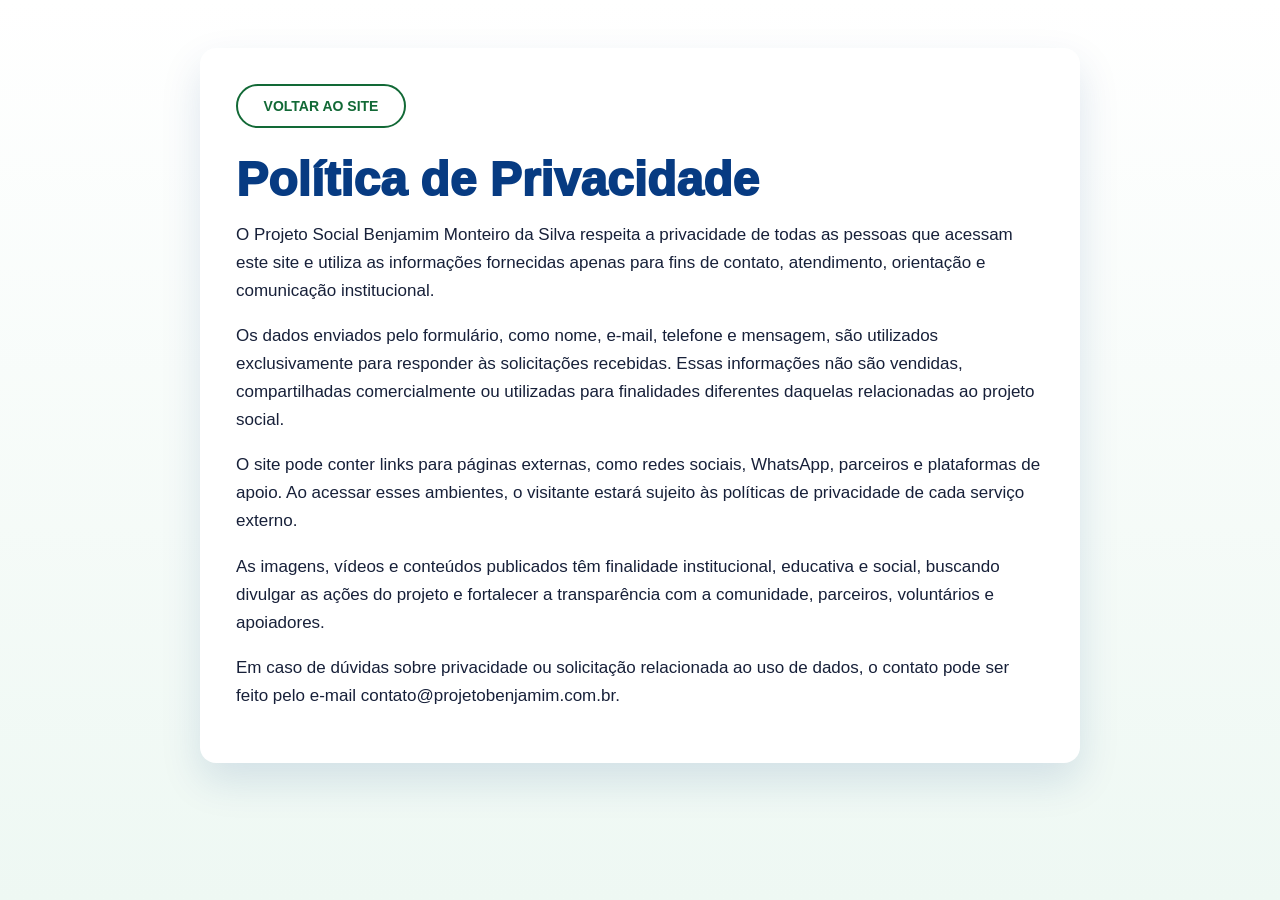
==== politica-de-privacidade.html @ 77b0b483 "v2 do site do Projeto Benjamim" ====
<!doctype html>
<html lang="pt-BR">
<head>
  <meta charset="utf-8">
  <meta name="viewport" content="width=device-width, initial-scale=1">
  <title>Política de Privacidade - Projeto Social Benjamim</title>
  <link rel="stylesheet" href="css/styles.css">
</head>
<body>
  <main class="legal-page">
    <div class="wrap legal-content">
      <a class="btn" href="index.html">VOLTAR AO SITE</a>
      <h1>Política de Privacidade</h1>
      <p>O Projeto Social Benjamim Monteiro da Silva respeita a privacidade de todas as pessoas que acessam este site e utiliza as informações fornecidas apenas para fins de contato, atendimento, orientação e comunicação institucional.</p>
      <p>Os dados enviados pelo formulário, como nome, e-mail, telefone e mensagem, são utilizados exclusivamente para responder às solicitações recebidas. Essas informações não são vendidas, compartilhadas comercialmente ou utilizadas para finalidades diferentes daquelas relacionadas ao projeto social.</p>
      <p>O site pode conter links para páginas externas, como redes sociais, WhatsApp, parceiros e plataformas de apoio. Ao acessar esses ambientes, o visitante estará sujeito às políticas de privacidade de cada serviço externo.</p>
      <p>As imagens, vídeos e conteúdos publicados têm finalidade institucional, educativa e social, buscando divulgar as ações do projeto e fortalecer a transparência com a comunidade, parceiros, voluntários e apoiadores.</p>
      <p>Em caso de dúvidas sobre privacidade ou solicitação relacionada ao uso de dados, o contato pode ser feito pelo e-mail contato@projetobenjamim.com.br.</p>
    </div>
  </main>
</body>
</html>
---- css/styles.css ----
﻿:root {
      --blue: #073b82;
      --blue-2: #0a2f70;
      --green: #2f8f2e;
      --green-2: #126936;
      --orange: #ffac1b;
      --red: #f05f4f;
      --cream: #fff6df;
      --ink: #07142d;
      --muted: #42506a;
      --line: #d9e0e8;
      --soft: #eef8f3;
      --white: #ffffff;
      --shadow: 0 18px 40px rgba(7, 59, 130, .13);
      --radius: 8px;
    }

    * { box-sizing: border-box; }
    html { scroll-behavior: smooth; }
    body {
      margin: 0;
      font-family: "Nunito Sans", "Segoe UI", Arial, sans-serif;
      color: var(--ink);
      background: var(--white);
      letter-spacing: 0;
    }

    a { color: inherit; text-decoration: none; }
    button, input, textarea { font: inherit; }
    button { cursor: pointer; }

    :focus-visible {
      outline: 3px solid var(--orange);
      outline-offset: 3px;
    }

    .sr-only {
      position: absolute;
      width: 1px;
      height: 1px;
      padding: 0;
      margin: -1px;
      overflow: hidden;
      clip: rect(0, 0, 0, 0);
      white-space: nowrap;
      border: 0;
    }

    .page {
      min-height: 100vh;
      overflow: hidden;
    }

    .wrap {
      width: min(1120px, calc(100% - 48px));
      margin: 0 auto;
    }

    .site-header {
      position: sticky;
      top: 0;
      z-index: 20;
      background: rgba(255, 255, 255, .96);
      border-bottom: 1px solid rgba(7, 59, 130, .08);
      backdrop-filter: blur(12px);
    }

    .nav {
      height: 104px;
      display: flex;
      align-items: center;
      justify-content: space-between;
      gap: 28px;
    }

    .brand {
      display: flex;
      align-items: center;
      gap: 10px;
      min-width: 254px;
    }

    .brand-logo {
      width: 240px;
      max-height: 88px;
      object-fit: contain;
      display: block;
    }

    .brand-logo + .fallback-logo,
    .brand-logo + .fallback-logo + .brand-copy {
      display: none;
    }

    .brand-badge {
      width: 82px;
      height: 82px;
      position: relative;
      flex: 0 0 auto;
    }

    .sun {
      position: absolute;
      inset: 2px 10px 24px;
      border-radius: 50%;
      background: radial-gradient(circle at 50% 65%, #ffd35b 0 22%, #ffa51b 23% 56%, transparent 57%);
    }

    .sun::before {
      content: "";
      position: absolute;
      inset: -10px;
      background:
        linear-gradient(90deg, transparent 48%, #ffa51b 49% 51%, transparent 52%),
        linear-gradient(0deg, transparent 48%, #ffa51b 49% 51%, transparent 52%);
      transform: rotate(18deg);
      opacity: .85;
    }

    .kids {
      position: absolute;
      left: 9px;
      top: 27px;
      width: 62px;
      height: 28px;
      display: flex;
      justify-content: center;
      align-items: end;
      gap: 2px;
    }

    .kid {
      width: 14px;
      height: 22px;
      border-radius: 10px 10px 4px 4px;
      background: var(--blue);
      position: relative;
      box-shadow: inset 0 -9px 0 #33a852;
    }

    .kid::before {
      content: "";
      position: absolute;
      width: 12px;
      height: 12px;
      border-radius: 50%;
      background: #7b471d;
      top: -8px;
      left: 1px;
      box-shadow: inset 0 -3px 0 #f0a85d;
    }

    .kid:nth-child(2) { height: 25px; background: #e64a3b; box-shadow: inset 0 -10px 0 #ffe17a; }
    .kid:nth-child(3) { height: 23px; background: #24a0d8; box-shadow: inset 0 -9px 0 #fff; }
    .kid:nth-child(4) { height: 21px; background: #4d9a36; box-shadow: inset 0 -8px 0 #ffb21d; }

    .badge-ribbon {
      position: absolute;
      left: 3px;
      right: 3px;
      bottom: 5px;
      height: 25px;
      border-radius: 50%;
      background: var(--green);
      border: 4px solid #fff;
      box-shadow: 0 0 0 2px #ffa51b;
    }

    .brand-copy strong {
      display: block;
      color: var(--blue);
      font-size: 14px;
      line-height: 1;
    }

    .brand-copy .name {
      display: block;
      color: var(--blue);
      font-size: 30px;
      font-weight: 900;
      line-height: .92;
    }

    .brand-copy em {
      display: block;
      color: #db3b2d;
      font-family: "Brush Script MT", "Segoe Script", cursive;
      font-size: 18px;
      font-weight: 700;
      font-style: normal;
      line-height: 1.1;
    }

    .brand-copy small {
      display: inline-block;
      margin-top: 3px;
      padding: 2px 8px;
      color: #fff;
      background: var(--green);
      border-radius: 999px;
      font-size: 7px;
      font-weight: 800;
      letter-spacing: .2px;
    }

    .nav-links {
      display: flex;
      align-items: center;
      gap: 36px;
      color: #060b1f;
      font-size: 14px;
      font-weight: 800;
    }

    .nav-links a {
      position: relative;
      padding: 40px 0 34px;
    }

    .nav-links a::after {
      content: "";
      position: absolute;
      left: 0;
      right: 0;
      bottom: 24px;
      height: 3px;
      border-radius: 99px;
      background: var(--blue);
      transform: scaleX(0);
      transition: transform .2s ease;
    }

    .nav-links a.active::after,
    .nav-links a:hover::after {
      transform: scaleX(1);
    }

    .menu-toggle {
      display: none;
      width: 46px;
      height: 42px;
      border: 2px solid var(--blue);
      border-radius: 999px;
      background: #fff;
      color: var(--blue);
      padding: 0;
      position: relative;
    }

    .hamburger,
    .hamburger::before,
    .hamburger::after {
      width: 20px;
      height: 3px;
      border-radius: 99px;
      background: currentColor;
      transition: transform .2s ease, opacity .2s ease;
    }

    .hamburger {
      position: relative;
      display: block;
    }

    .hamburger::before,
    .hamburger::after {
      content: "";
      position: absolute;
      left: 0;
    }

    .hamburger::before { top: -7px; }
    .hamburger::after { top: 7px; }

    .menu-toggle[aria-expanded="true"] .hamburger {
      transform: rotate(45deg);
    }

    .menu-toggle[aria-expanded="true"] .hamburger::before {
      transform: translateY(7px) rotate(90deg);
    }

    .menu-toggle[aria-expanded="true"] .hamburger::after {
      opacity: 0;
    }

    .donate {
      min-width: 160px;
      min-height: 44px;
      border: 0;
      border-radius: 12px;
      background: var(--orange);
      color: var(--ink);
      font-size: 14px;
      font-weight: 900;
      display: inline-flex;
      align-items: center;
      justify-content: center;
      gap: 8px;
      box-shadow: 0 10px 20px rgba(255, 172, 27, .25);
    }

    .heart {
      width: 16px;
      height: 16px;
      display: inline-block;
      background: currentColor;
      transform: rotate(45deg);
      border-radius: 4px 4px 0 4px;
      position: relative;
    }

    .heart::before,
    .heart::after {
      content: "";
      position: absolute;
      width: 16px;
      height: 16px;
      border-radius: 50%;
      background: currentColor;
    }

    .heart::before { left: -8px; top: 0; }
    .heart::after { left: 0; top: -8px; }

    .hero {
      position: relative;
      isolation: isolate;
      min-height: 390px;
      background: linear-gradient(103deg, #fff8e9 0 38%, #fff 38% 100%);
    }

    .hero::before {
      content: "";
      position: absolute;
      inset: 0;
      z-index: -2;
      background:
        radial-gradient(circle at 56% 47%, rgba(255,255,255,.94) 0 14%, rgba(255,255,255,.74) 15% 26%, transparent 48%),
        linear-gradient(105deg, rgba(255,255,255,.96) 0 43%, transparent 43%),
        linear-gradient(180deg, #f5ead3, #fcf5e5);
    }

    .hero-grid {
      display: grid;
      grid-template-columns: 43% 57%;
      min-height: 390px;
      align-items: center;
    }

    .hero-copy {
      padding: 36px 0 70px;
      position: relative;
      z-index: 2;
    }

    h1 {
      margin: 0 0 18px;
      color: var(--blue);
      font-size: clamp(38px, 5vw, 54px);
      line-height: .98;
      font-weight: 950;
    }

    h1 span {
      display: block;
      color: var(--green);
      font-family: "Brush Script MT", "Segoe Script", cursive;
      font-size: clamp(54px, 7vw, 74px);
      font-weight: 700;
      line-height: .86;
    }

    .accent {
      width: 45px;
      height: 5px;
      border-radius: 99px;
      background: var(--orange);
      margin: 0 0 18px;
    }

    .hero p {
      margin: 0 0 24px;
      max-width: 450px;
      font-size: 19px;
      line-height: 1.42;
      color: #0e1631;
    }

    .button-row {
      display: flex;
      gap: 18px;
      flex-wrap: wrap;
    }

    .btn {
      min-width: 170px;
      min-height: 44px;
      border-radius: 999px;
      border: 2px solid var(--green-2);
      background: #fff;
      color: var(--green-2);
      font-size: 14px;
      font-weight: 900;
      display: inline-flex;
      align-items: center;
      justify-content: center;
      padding: 0 22px;
    }

    .btn.primary {
      border-color: var(--blue);
      background: var(--blue);
      color: #fff;
    }

    .hero-art {
      align-self: stretch;
      position: relative;
      min-height: 390px;
      overflow: hidden;
    }

    .hero-image {
      position: absolute;
      inset: 0 -20px 0 0;
      width: calc(100% + 20px);
      height: 100%;
      object-fit: cover;
      object-position: center;
      z-index: 1;
    }

    .hero-image ~ .class-photo,
    .hero-image ~ .fallback-children {
      display: none;
    }

    .class-photo {
      position: absolute;
      inset: 0 -20px 0 0;
      background:
        linear-gradient(90deg, rgba(255,255,255,.92) 0 13%, rgba(255,255,255,.5) 23%, transparent 45%),
        radial-gradient(circle at 58% 44%, rgba(255,255,255,.2) 0 10%, transparent 11%),
        linear-gradient(120deg, #efe1c3 0 35%, #d1b586 36% 70%, #efe5cf 100%);
    }

    .class-photo::before {
      content: "";
      position: absolute;
      inset: 0;
      background:
        linear-gradient(90deg, rgba(15,74,37,.86) 0 15%, transparent 15% 73%, rgba(40,96,45,.78) 73% 89%, transparent 89%),
        radial-gradient(circle at 91% 25%, rgba(107,71,33,.55) 0 8%, transparent 8.5%),
        radial-gradient(circle at 96% 48%, rgba(73,43,24,.45) 0 6%, transparent 6.5%);
      opacity: .8;
      filter: blur(.2px);
    }

    .children {
      position: absolute;
      inset: 28px 8px 20px 26px;
      display: flex;
      align-items: end;
      justify-content: space-between;
      gap: 2px;
    }

    .child {
      width: 13.5%;
      min-width: 68px;
      height: 245px;
      position: relative;
      transform: translateY(14px);
      opacity: .82;
      filter: saturate(.95);
    }

    .child.featured {
      width: 26%;
      min-width: 190px;
      height: 322px;
      transform: translateY(16px);
      opacity: 1;
      z-index: 2;
    }

    .face {
      position: absolute;
      left: 50%;
      top: 18px;
      width: 68px;
      height: 78px;
      border-radius: 47% 47% 48% 48%;
      transform: translateX(-50%);
      background: #8f5329;
      box-shadow: inset 0 -9px 0 rgba(255,255,255,.12);
    }

    .featured .face {
      width: 104px;
      height: 120px;
      top: 15px;
      background: #9b5a2d;
    }

    .hair {
      position: absolute;
      left: 50%;
      top: 0;
      width: 86px;
      height: 65px;
      transform: translateX(-50%);
      border-radius: 50%;
      background:
        radial-gradient(circle at 20% 40%, #21120d 0 14%, transparent 15%),
        radial-gradient(circle at 38% 16%, #21120d 0 16%, transparent 17%),
        radial-gradient(circle at 58% 20%, #21120d 0 18%, transparent 19%),
        radial-gradient(circle at 76% 42%, #21120d 0 16%, transparent 17%),
        #2a160f;
    }

    .featured .hair {
      width: 138px;
      height: 110px;
      top: -18px;
      background:
        radial-gradient(circle at 12% 50%, #21120d 0 12%, transparent 13%),
        radial-gradient(circle at 24% 22%, #21120d 0 14%, transparent 15%),
        radial-gradient(circle at 42% 11%, #21120d 0 16%, transparent 17%),
        radial-gradient(circle at 61% 10%, #21120d 0 15%, transparent 16%),
        radial-gradient(circle at 80% 30%, #21120d 0 14%, transparent 15%),
        radial-gradient(circle at 92% 54%, #21120d 0 13%, transparent 14%),
        #2a160f;
    }

    .eyes {
      position: absolute;
      left: 50%;
      top: 48px;
      width: 40px;
      height: 8px;
      transform: translateX(-50%);
      background:
        radial-gradient(circle at 18% 50%, #17100b 0 27%, transparent 28%),
        radial-gradient(circle at 82% 50%, #17100b 0 27%, transparent 28%);
    }

    .featured .eyes {
      top: 72px;
      width: 62px;
      height: 12px;
    }

    .smile {
      position: absolute;
      left: 50%;
      top: 66px;
      width: 34px;
      height: 18px;
      border-bottom: 5px solid #fff;
      border-radius: 0 0 40px 40px;
      transform: translateX(-50%);
    }

    .featured .smile {
      top: 96px;
      width: 54px;
      height: 28px;
      border-bottom-width: 8px;
    }

    .shirt {
      position: absolute;
      left: 50%;
      bottom: 0;
      width: 92px;
      height: 145px;
      transform: translateX(-50%);
      border-radius: 28px 28px 8px 8px;
      background: #fff;
      box-shadow: 0 -8px 0 rgba(255,255,255,.52), inset 0 -20px 0 rgba(7,59,130,.05);
    }

    .child:nth-child(odd):not(.featured) .shirt { background: #103d82; }
    .featured .shirt {
      width: 180px;
      height: 184px;
      border-radius: 44px 44px 10px 10px;
    }

    .thumb {
      position: absolute;
      right: 5px;
      top: 120px;
      width: 42px;
      height: 86px;
      border-radius: 20px;
      background: #9b5a2d;
      transform: rotate(-12deg);
    }

    .thumb::before {
      content: "";
      position: absolute;
      right: -6px;
      top: -32px;
      width: 24px;
      height: 44px;
      border-radius: 20px 20px 8px 8px;
      background: #9b5a2d;
      transform: rotate(26deg);
    }

    .shirt-logo {
      position: absolute;
      left: 50%;
      top: 48px;
      width: 64px;
      height: 44px;
      transform: translateX(-50%);
      border-radius: 50%;
      border: 3px solid #f5aa1b;
      color: var(--blue);
      display: grid;
      place-items: center;
      font-size: 9px;
      font-weight: 950;
      background: #fff8df;
    }

    .leaf-pair {
      position: absolute;
      left: 44%;
      bottom: 55px;
      width: 82px;
      height: 40px;
      z-index: 4;
    }

    .leaf-pair::before,
    .leaf-pair::after {
      content: "";
      position: absolute;
      bottom: 0;
      width: 24px;
      height: 38px;
      border-radius: 24px 24px 24px 0;
      transform-origin: bottom right;
    }

    .leaf-pair::before {
      left: 10px;
      background: var(--green);
      transform: rotate(-38deg);
    }

    .leaf-pair::after {
      left: 42px;
      background: var(--orange);
      transform: rotate(42deg) scale(.9);
    }

    .wave {
      position: absolute;
      left: 0;
      right: 0;
      bottom: -1px;
      height: 86px;
      z-index: 5;
      pointer-events: none;
    }

    section {
      scroll-margin-top: 116px;
    }

    .section-title {
      text-align: center;
      color: var(--blue);
      font-size: 30px;
      line-height: 1.1;
      font-weight: 950;
      margin: 0;
    }

    .title-mark {
      width: 42px;
      height: 3px;
      background: var(--green);
      border-radius: 99px;
      margin: 9px auto 0;
    }

    .about {
      padding: 34px 0 22px;
      background: #fff;
    }

    .about-grid {
      display: grid;
      grid-template-columns: 35% 65%;
      gap: 54px;
      align-items: center;
    }

    .about-copy h2,
    .contact h2 {
      color: var(--blue);
      font-size: 31px;
      line-height: 1.1;
      font-weight: 950;
      margin: 0 0 8px;
    }

    .about-copy .accent,
    .contact .title-mark {
      margin-left: 0;
      width: 42px;
      height: 3px;
    }

    .about-copy p {
      color: #172039;
      line-height: 1.5;
      font-size: 15.5px;
      margin: 16px 0;
    }

    .mini {
      min-height: 36px;
      min-width: 144px;
      border: 2px solid var(--green-2);
      background: #fff;
      color: var(--green-2);
      border-radius: 999px;
      font-size: 13px;
      font-weight: 900;
    }

    .pillars {
      display: grid;
      grid-template-columns: repeat(3, 1fr);
      gap: 46px;
      text-align: center;
    }

    .pillar-icon,
    .action-icon,
    .help-icon {
      margin: 0 auto 16px;
      width: 82px;
      height: 82px;
      border-radius: 50%;
      display: grid;
      place-items: center;
      background: radial-gradient(circle, #f4faf7 0 58%, #edf6f3 59% 100%);
      color: var(--green-2);
    }

    .pillar:nth-child(1) .pillar-icon {
      background: radial-gradient(circle, #f2fbf6 0 58%, #e4f4ec 59% 100%);
      color: var(--green-2);
    }

    .pillar:nth-child(2) .pillar-icon {
      background: radial-gradient(circle, #eef5ff 0 58%, #dfeafe 59% 100%);
      color: var(--blue);
    }

    .pillar:nth-child(3) .pillar-icon {
      background: radial-gradient(circle, #fff7df 0 58%, #ffedbb 59% 100%);
      color: #c06c00;
    }

    .icon {
      width: 44px;
      height: 44px;
      display: block;
    }

    .pillar h3,
    .action-card h3 {
      color: var(--blue);
      font-size: 16px;
      margin: 0 0 12px;
      font-weight: 950;
    }

    .pillar p,
    .action-card p,
    .help-option p {
      margin: 0;
      color: #1b243a;
      font-size: 13px;
      line-height: 1.45;
    }

    .actions {
      padding: 8px 0 0;
    }

    .actions-panel {
      position: relative;
      background: linear-gradient(90deg, #eef8f3, #f5fbf9);
      border-radius: 18px;
      padding: 18px 48px 14px;
      overflow: hidden;
    }

    .actions-panel::before {
      content: "";
      position: absolute;
      top: -20px;
      left: -22px;
      width: 100px;
      height: 100px;
      background:
        radial-gradient(circle at 15px 15px, rgba(108,156,66,.18) 0 5px, transparent 6px),
        radial-gradient(circle at 38px 23px, rgba(108,156,66,.18) 0 5px, transparent 6px),
        radial-gradient(circle at 60px 11px, rgba(108,156,66,.18) 0 5px, transparent 6px),
        radial-gradient(circle at 18px 43px, rgba(108,156,66,.18) 0 5px, transparent 6px),
        radial-gradient(circle at 43px 52px, rgba(108,156,66,.18) 0 5px, transparent 6px),
        radial-gradient(circle at 70px 38px, rgba(108,156,66,.18) 0 5px, transparent 6px);
    }

    .action-grid {
      display: grid;
      grid-template-columns: repeat(4, 1fr);
      gap: 20px;
      margin-top: 34px;
    }

    .action-card {
      position: relative;
      background: #fff;
      border-radius: var(--radius);
      min-height: 154px;
      padding: 48px 26px 22px;
      text-align: center;
      box-shadow: 0 12px 24px rgba(9, 64, 130, .05);
      transition: transform .22s ease, box-shadow .22s ease;
      will-change: transform;
    }

    .action-card .action-icon {
      position: absolute;
      left: 50%;
      top: -28px;
      transform: translateX(-50%);
      width: 66px;
      height: 66px;
      margin: 0;
      color: #fff;
      background: var(--blue);
      transition: transform .22s ease, box-shadow .22s ease;
    }

    .action-card:hover,
    .action-card:focus-within {
      transform: translateY(-7px);
      box-shadow: 0 20px 34px rgba(7, 59, 130, .16);
    }

    .action-card:hover .action-icon,
    .action-card:focus-within .action-icon {
      transform: translateX(-50%) scale(1.07);
      box-shadow: 0 12px 24px rgba(7, 59, 130, .18);
    }

    .action-card:nth-child(2) .action-icon { background: #76a947; }
    .action-card:nth-child(3) .action-icon { background: var(--orange); }
    .action-card:nth-child(4) .action-icon { background: var(--red); }

    .stats {
      margin: 14px auto 0;
      min-height: 104px;
      border-radius: 18px;
      background: var(--blue);
      color: #fff;
      display: grid;
      grid-template-columns: repeat(4, 1fr);
      align-items: center;
      overflow: hidden;
      clear: both;
    }

    .stat {
      display: flex;
      align-items: center;
      justify-content: center;
      gap: 16px;
      min-height: 72px;
      border-right: 1px solid rgba(255,255,255,.34);
    }

    .stat:last-child { border-right: 0; }
    .stat svg { width: 48px; height: 48px; color: var(--orange); flex: 0 0 auto; }
    .stat strong { display: block; font-size: 31px; line-height: .92; font-weight: 950; }
    .stat span { display: block; margin-top: 6px; font-size: 12.5px; font-weight: 800; line-height: 1.2; max-width: 170px; }

    .gallery {
      padding: 18px 0 26px;
    }

    .gallery-row {
      margin-top: 22px;
      display: grid;
      grid-template-columns: repeat(4, 1fr);
      gap: 22px;
    }

    .gallery-controls {
      margin-top: 18px;
      display: flex;
      align-items: center;
      justify-content: center;
      gap: 12px;
    }

    .gallery-control,
    .gallery-toggle {
      border: 2px solid var(--blue);
      background: #fff;
      color: var(--blue);
      font-weight: 950;
      display: inline-grid;
      place-items: center;
      box-shadow: 0 8px 18px rgba(7, 59, 130, .08);
      transition: transform .2s ease, background .2s ease, color .2s ease;
    }

    .gallery-control {
      width: 42px;
      height: 42px;
      border-radius: 50%;
      font-size: 31px;
      line-height: 1;
    }

    .gallery-toggle {
      min-height: 42px;
      min-width: 128px;
      border-radius: 999px;
      padding: 0 18px;
      font-size: 13px;
    }

    .gallery-control:hover,
    .gallery-toggle:hover {
      transform: translateY(-2px);
      background: var(--blue);
      color: #fff;
    }

    .gallery-toggle[aria-pressed="true"] {
      background: var(--blue);
      color: #fff;
    }

    .gallery-toggle:disabled {
      opacity: .72;
      cursor: not-allowed;
      transform: none;
    }

    .photo-card {
      height: 118px;
      border-radius: 8px;
      overflow: hidden;
      position: relative;
      background: #d7c098;
      box-shadow: 0 7px 18px rgba(7, 59, 130, .13);
      cursor: zoom-in;
      border: 0;
      padding: 0;
    }

    .photo-card img,
    .photo-card video {
      width: 100%;
      height: 100%;
      object-fit: cover;
      display: block;
      pointer-events: none;
    }

    .photo-card--video::after {
      content: "";
      position: absolute;
      inset: 0;
      background: rgba(7, 20, 45, .12);
      z-index: 2;
      pointer-events: none;
    }

    .play-badge {
      position: absolute;
      left: 50%;
      top: 50%;
      z-index: 3;
      width: 44px;
      height: 44px;
      border-radius: 50%;
      background: rgba(255, 255, 255, .92);
      color: var(--blue);
      display: grid;
      place-items: center;
      transform: translate(-50%, -50%);
      font-size: 18px;
      box-shadow: 0 10px 24px rgba(0, 0, 0, .18);
    }

    .photo-card::before {
      content: "";
      position: absolute;
      inset: 0;
      background: linear-gradient(180deg, rgba(255,255,255,.1), rgba(0,0,0,.08));
      z-index: 2;
    }

    .photo-scene {
      position: absolute;
      inset: 0;
      background: var(--photo-bg, linear-gradient(120deg, #d7b67d, #f4dbab));
    }

    .desk {
      position: absolute;
      left: -8%;
      right: -8%;
      bottom: -16px;
      height: 48px;
      background: #c88945;
      transform: rotate(-4deg);
    }

    .gallery-kids {
      position: absolute;
      inset: 18px 10px 16px;
      display: flex;
      align-items: end;
      justify-content: center;
      gap: 7px;
    }

    .small-person {
      width: 27px;
      height: 58px;
      position: relative;
    }

    .small-person::before {
      content: "";
      position: absolute;
      left: 7px;
      top: 0;
      width: 15px;
      height: 15px;
      border-radius: 50%;
      background: #7c4a28;
      box-shadow: inset 0 -4px 0 #e7a15d;
    }

    .small-person::after {
      content: "";
      position: absolute;
      left: 4px;
      bottom: 0;
      width: 21px;
      height: 40px;
      border-radius: 10px 10px 3px 3px;
      background: var(--shirt, #0b3d83);
    }

    .book {
      position: absolute;
      width: 31px;
      height: 23px;
      border-radius: 3px;
      background: var(--book, #f5d24a);
      box-shadow: inset 0 0 0 2px rgba(255,255,255,.45);
    }

    .book.one { left: 14%; bottom: 18px; transform: rotate(8deg); }
    .book.two { left: 38%; bottom: 23px; transform: rotate(-7deg); --book: #eb5d51; }
    .book.three { right: 17%; bottom: 19px; transform: rotate(6deg); --book: #56a2d7; }

    .dots {
      display: flex;
      align-items: center;
      justify-content: center;
      gap: 14px;
      margin-top: 18px;
    }

    .dot {
      width: 11px;
      height: 11px;
      border: 0;
      border-radius: 50%;
      padding: 0;
      background: #c8c8c8;
    }

    .dot.active { background: var(--green); }

    .gallery-status .dot {
      cursor: pointer;
    }

    .help {
      padding: 0 0 8px;
    }

    .help-band {
      min-height: 162px;
      border-radius: 16px;
      background: var(--cream);
      display: grid;
      grid-template-columns: 1.25fr repeat(3, 1fr) 1.45fr;
      align-items: center;
      gap: 0;
      padding: 20px 28px;
    }

    .help-title {
      display: flex;
      align-items: center;
      gap: 20px;
      color: var(--blue);
      font-size: 26px;
      line-height: 1.08;
      font-weight: 950;
    }

    .hands {
      width: 80px;
      height: 80px;
      color: var(--green);
      flex: 0 0 auto;
    }

    .help-option {
      min-height: 118px;
      border: 0;
      border-left: 1px dashed #b7b7a7;
      background: transparent;
      color: var(--ink);
      text-align: center;
      padding: 0 18px;
      display: grid;
      align-content: start;
      justify-items: center;
      gap: 8px;
    }

    .help-option strong {
      color: #0d1940;
      font-size: 13.5px;
      font-weight: 950;
      margin: 3px 0 11px;
    }

    .help-option.active .help-icon {
      transform: translateY(-4px);
      box-shadow: 0 10px 20px rgba(7, 59, 130, .14);
    }

    .help-icon {
      width: 58px;
      height: 58px;
      margin-bottom: 8px;
      background: var(--orange);
      color: #fff;
      transition: .2s ease;
    }

    .help-option:nth-of-type(2) .help-icon { background: #78aa4c; }
    .help-option:nth-of-type(3) .help-icon { background: var(--red); }

    .help-action {
      min-width: 118px;
      min-height: 31px;
      font-size: 11px;
    }

    .help-cta {
      border-left: 1px dashed #0d4d63;
      text-align: center;
      padding-left: 26px;
    }

    .help-cta p {
      margin: 0 0 18px;
      color: #0e1b36;
      font-size: 16px;
      line-height: 1.4;
    }

    .help-cta .donate {
      min-width: 148px;
      min-height: 38px;
      border-radius: 999px;
      font-size: 12px;
    }

    .contact {
      padding: 6px 0 0;
      position: relative;
    }

    .contact h2 {
      text-align: center;
      margin-bottom: 6px;
    }

    .contact .title-mark { margin: 0 auto 22px; }

    .contact-grid {
      display: grid;
      grid-template-columns: 260px 1fr 160px;
      gap: 38px;
      align-items: start;
    }

    .contact-list {
      display: grid;
      gap: 16px;
    }

    .contact-item {
      display: grid;
      grid-template-columns: 36px 1fr;
      gap: 12px;
      align-items: start;
      color: var(--blue);
      font-size: 13px;
    }

    .contact-item svg {
      width: 28px;
      height: 28px;
    }

    .contact-item strong {
      display: block;
      font-size: 14px;
      font-weight: 950;
    }

    .socials {
      display: flex;
      gap: 20px;
      margin: 12px 0 0 36px;
    }

    .social {
      width: 27px;
      height: 27px;
      border-radius: 50%;
      background: var(--blue);
      color: #fff;
      display: grid;
      place-items: center;
      font-size: 16px;
      font-weight: 950;
    }

    .social svg {
      width: 17px;
      height: 17px;
      display: block;
    }

    .social-facebook { font-family: Arial, sans-serif; }
    .social-instagram { font-size: 15px; }
    .social-youtube { font-size: 13px; }
    .social-tiktok { font-size: 16px; }
    .social-whatsapp { font-size: 15px; }

    .contact-form {
      display: grid;
      gap: 8px;
      position: relative;
    }

    .form-row {
      display: grid;
      grid-template-columns: 1fr 1fr;
      gap: 12px;
    }

    input,
    textarea {
      width: 100%;
      border: 1px solid #b7bdc8;
      background: #fff;
      border-radius: 11px;
      min-height: 34px;
      padding: 0 14px;
      color: #17213c;
      font-size: 13px;
      outline: none;
    }

    textarea {
      resize: vertical;
      min-height: 50px;
      padding-top: 11px;
    }

    input:focus,
    textarea:focus {
      border-color: var(--green);
      box-shadow: 0 0 0 3px rgba(47, 143, 46, .12);
    }

    .send {
      width: min(320px, 100%);
      min-height: 34px;
      margin: 0 auto;
      border: 0;
      border-radius: 999px;
      background: var(--green-2);
      color: #fff;
      font-weight: 950;
      display: inline-flex;
      align-items: center;
      justify-content: center;
      gap: 14px;
    }

    .send svg { width: 19px; height: 19px; }

    .watermark {
      width: 150px;
      height: 150px;
      opacity: .13;
      color: var(--orange);
      margin-top: 0;
    }

    .form-note {
      min-height: 18px;
      text-align: center;
      color: var(--green-2);
      font-size: 12px;
      font-weight: 800;
    }

    .site-footer {
      position: relative;
      margin-top: 20px;
      background: var(--blue);
      color: #fff;
      padding: 32px 0 24px;
    }

    .site-footer::before {
      content: "";
      position: absolute;
      left: 0;
      right: 0;
      top: -35px;
      height: 36px;
      background: var(--blue);
      clip-path: polygon(0 55%, 10% 70%, 20% 45%, 30% 74%, 40% 46%, 51% 68%, 63% 43%, 75% 70%, 88% 43%, 100% 64%, 100% 100%, 0 100%);
    }

    .footer-grid {
      display: grid;
      grid-template-columns: 190px 1.35fr 1.15fr .75fr 1.65fr;
      gap: 24px;
      align-items: start;
    }

    .footer-brand {
      display: flex;
      align-items: center;
      gap: 12px;
    }

    .footer-logo {
      width: auto;
      max-width: 170px;
      height: 92px;
      object-fit: contain;
      display: block;
    }

    .footer-brand .brand-badge {
      width: 65px;
      height: 65px;
    }

    .footer-brand .brand-copy strong,
    .footer-brand .brand-copy .name {
      color: #fff;
      font-size: 12px;
    }

    .footer-brand .brand-copy .name { font-size: 19px; line-height: .98; }
    .footer-brand .brand-copy small { background: var(--green); }

    .site-footer p,
    .site-footer a {
      font-size: 12px;
      line-height: 1.5;
    }

    .site-footer h4 {
      margin: 0 0 8px;
      font-size: 13px;
    }

    .footer-links {
      columns: 2;
    }

    .footer-links a {
      display: block;
      margin-bottom: 5px;
    }

    .footer-social {
      display: flex;
      gap: 20px;
      margin-top: 12px;
    }

    .footer-social .social {
      background: #fff;
      color: var(--blue);
    }

    .footer-partners {
      display: grid;
      gap: 12px;
      justify-items: start;
    }

    .footer-partner-list {
      display: flex;
      align-items: flex-start;
      justify-content: flex-end;
      gap: 24px;
      flex-wrap: wrap;
    }

    .footer-partners a {
      display: inline-grid;
      justify-items: center;
      gap: 6px;
      min-width: 72px;
      color: #fff;
      font-weight: 900;
      text-align: center;
    }

    .footer-partners img {
      max-width: 112px;
      max-height: 56px;
      object-fit: contain;
      display: block;
      filter: drop-shadow(0 2px 5px rgba(255, 255, 255, .72)) drop-shadow(0 2px 8px rgba(0, 0, 0, .22));
    }

    .footer-partners span {
      font-size: 11px;
      line-height: 1.2;
    }

    .toast {
      position: fixed;
      right: 22px;
      bottom: 22px;
      z-index: 50;
      background: var(--blue);
      color: #fff;
      padding: 13px 18px;
      border-radius: 999px;
      font-size: 14px;
      font-weight: 800;
      box-shadow: var(--shadow);
      opacity: 0;
      transform: translateY(18px);
      pointer-events: none;
      transition: .2s ease;
    }

    .toast.show {
      opacity: 1;
      transform: translateY(0);
    }

    .legal-page {
      min-height: 100vh;
      background: linear-gradient(180deg, #fff, #eef8f3);
      padding: 48px 0;
    }

    .legal-content {
      max-width: 880px;
      background: #fff;
      border-radius: 16px;
      box-shadow: var(--shadow);
      padding: 36px;
    }

    .legal-content h1 {
      margin-top: 28px;
      font-size: clamp(34px, 5vw, 48px);
    }

    .legal-content p {
      color: #172039;
      font-size: 17px;
      line-height: 1.65;
    }

    .pix-modal {
      position: fixed;
      inset: 0;
      z-index: 60;
      display: none;
      place-items: center;
      padding: 24px;
    }

    .pix-modal.open {
      display: grid;
    }

    .pix-modal__backdrop {
      position: absolute;
      inset: 0;
      background: rgba(7, 20, 45, .58);
      backdrop-filter: blur(6px);
    }

    .pix-modal__dialog {
      position: relative;
      width: min(860px, 100%);
      max-height: calc(100vh - 48px);
      overflow: auto;
      border-radius: 16px;
      background: #fff;
      box-shadow: 0 24px 80px rgba(0, 0, 0, .28);
      padding: 22px;
      text-align: center;
    }

    .pix-modal__dialog h2 {
      margin: 0 48px 14px;
      color: var(--blue);
      font-size: 28px;
      line-height: 1.15;
    }

    .pix-modal__dialog img {
      width: 100%;
      height: auto;
      border-radius: 10px;
      display: block;
    }

    .pix-modal__close {
      position: absolute;
      top: 12px;
      right: 12px;
      width: 34px;
      height: 34px;
      border: 0;
      border-radius: 50%;
      background: var(--blue);
      color: #fff;
      font-size: 24px;
      line-height: 1;
      display: grid;
      place-items: center;
    }

    .back-to-top {
      position: fixed;
      right: 22px;
      bottom: 82px;
      z-index: 45;
      width: 44px;
      height: 44px;
      border: 0;
      border-radius: 50%;
      background: var(--orange);
      color: #fff;
      font-size: 24px;
      font-weight: 950;
      box-shadow: var(--shadow);
      opacity: 0;
      transform: translateY(14px);
      pointer-events: none;
      transition: .2s ease;
    }

    .back-to-top.show {
      opacity: 1;
      transform: translateY(0);
      pointer-events: auto;
    }

    .media-modal {
      position: fixed;
      inset: 0;
      z-index: 70;
      display: none;
      place-items: center;
      padding: 24px;
    }

    .media-modal.open {
      display: grid;
    }

    .media-modal__backdrop {
      position: absolute;
      inset: 0;
      background: rgba(7, 20, 45, .76);
      backdrop-filter: blur(7px);
    }

    .media-modal__dialog {
      position: relative;
      width: min(980px, 100%);
      max-height: calc(100vh - 48px);
      border-radius: 16px;
      background: #07142d;
      box-shadow: 0 24px 80px rgba(0, 0, 0, .35);
      overflow: hidden;
    }

    .media-modal__content img,
    .media-modal__content video,
    .media-modal__content iframe {
      width: 100%;
      max-height: calc(100vh - 48px);
      aspect-ratio: 16 / 9;
      object-fit: contain;
      display: block;
      background: #07142d;
      border: 0;
    }

    .media-modal__close {
      position: absolute;
      top: 12px;
      right: 12px;
      z-index: 2;
      width: 38px;
      height: 38px;
      border: 0;
      border-radius: 50%;
      background: #fff;
      color: var(--blue);
      font-size: 25px;
      line-height: 1;
      display: grid;
      place-items: center;
      box-shadow: 0 8px 24px rgba(0, 0, 0, .18);
    }

    .media-modal__nav {
      position: absolute;
      top: 50%;
      z-index: 2;
      width: 46px;
      height: 46px;
      border: 0;
      border-radius: 50%;
      background: rgba(255, 255, 255, .95);
      color: var(--blue);
      font-size: 38px;
      line-height: 1;
      display: grid;
      place-items: center;
      transform: translateY(-50%);
      box-shadow: 0 8px 24px rgba(0, 0, 0, .18);
    }

    .media-modal__nav--prev { left: 14px; }
    .media-modal__nav--next { right: 14px; }

    .share-modal {
      position: fixed;
      inset: 0;
      z-index: 72;
      display: none;
      place-items: center;
      padding: 24px;
    }

    .share-modal.open {
      display: grid;
    }

    .share-modal__backdrop {
      position: absolute;
      inset: 0;
      background: rgba(7, 20, 45, .62);
      backdrop-filter: blur(6px);
    }

    .share-modal__dialog {
      position: relative;
      width: min(440px, 100%);
      border-radius: 16px;
      background: #fff;
      box-shadow: 0 24px 80px rgba(0, 0, 0, .28);
      padding: 28px;
      text-align: center;
    }

    .share-modal__dialog h2 {
      margin: 0 42px 8px;
      color: var(--blue);
      font-size: 26px;
      line-height: 1.15;
    }

    .share-modal__dialog p {
      margin: 0 0 18px;
      color: var(--muted);
      font-size: 15px;
      line-height: 1.45;
    }

    .share-modal__close {
      position: absolute;
      top: 12px;
      right: 12px;
      width: 34px;
      height: 34px;
      border: 0;
      border-radius: 50%;
      background: var(--blue);
      color: #fff;
      font-size: 24px;
      line-height: 1;
      display: grid;
      place-items: center;
    }

    .share-options {
      display: grid;
      gap: 10px;
    }

    .share-option {
      min-height: 42px;
      border: 2px solid rgba(7, 59, 130, .16);
      border-radius: 999px;
      background: #fff;
      color: var(--blue);
      display: inline-flex;
      align-items: center;
      justify-content: center;
      padding: 0 18px;
      font-size: 14px;
      font-weight: 900;
    }

    .share-option:hover,
    .share-option:focus-visible {
      border-color: var(--green);
      background: #f4faf7;
    }

    .share-option--native[hidden] {
      display: none;
    }

    @media (max-width: 980px) {
      .nav {
        height: auto;
        min-height: 92px;
        flex-wrap: wrap;
        padding: 12px 0;
      }

      .brand { min-width: 220px; }
      .brand-logo { width: 220px; }
      .nav-links {
        order: 3;
        width: 100%;
        justify-content: center;
        gap: 20px;
        overflow-x: auto;
      }

      .nav-links a {
        padding: 10px 0 12px;
        white-space: nowrap;
      }

      .nav-links a::after { bottom: 3px; }
      .hero-grid { grid-template-columns: 1fr; }
      .hero-copy { padding: 34px 0 22px; }
      .hero-art { min-height: 330px; }
      .about-grid,
      .contact-grid {
        grid-template-columns: 1fr;
      }

      .pillars,
      .action-grid,
      .stats,
      .gallery-row,
      .help-band,
      .footer-grid {
        grid-template-columns: 1fr 1fr;
      }

      .stats { padding: 8px 0; }
      .stat:nth-child(2) { border-right: 0; }
      .help-title,
      .help-cta {
        grid-column: 1 / -1;
      }

      .footer-partners {
        grid-column: 1 / -1;
        justify-items: flex-start;
      }

      .footer-partner-list {
        justify-content: flex-start;
      }

      .help-option:nth-of-type(3) { border-left: 0; }
      .contact-grid { gap: 20px; }
      .watermark { display: none; }
    }

    @media (max-width: 640px) {
      .wrap { width: min(100% - 28px, 1120px); }
      .site-header .wrap { width: min(100% - 24px, 1120px); }
      .nav {
        align-items: center;
        gap: 12px;
      }

      .brand-badge { width: 64px; height: 64px; }
      .brand {
        min-width: 0;
        flex: 1 1 100%;
        justify-content: center;
      }

      .brand-logo {
        width: min(260px, 100%);
        max-height: 82px;
      }

      .brand-copy .name { font-size: 23px; }
      .brand-copy em { font-size: 15px; }
      .donate {
        min-width: 0;
        flex: 1 1 auto;
        padding: 0 18px;
      }

      .menu-toggle {
        display: inline-flex;
        align-items: center;
        justify-content: center;
        flex: 0 0 auto;
      }

      .nav-links {
        display: none;
        order: 4;
        width: 100%;
        grid-template-columns: repeat(2, minmax(0, 1fr));
        gap: 8px;
        padding: 4px 0 8px;
        overflow: visible;
      }

      .nav-links.open {
        display: grid;
      }

      .nav-links a {
        min-height: 38px;
        padding: 0 10px;
        border: 1px solid rgba(7, 59, 130, .14);
        border-radius: 999px;
        display: inline-flex;
        align-items: center;
        justify-content: center;
        background: #fff;
        font-size: 13px;
      }

      .nav-links a::after {
        display: none;
      }

      .nav-links a.active {
        color: #fff;
        background: var(--blue);
        border-color: var(--blue);
      }

      .button-row .btn { width: 100%; }
      .children { left: -16px; right: -84px; }
      .child { min-width: 54px; }
      .child.featured { min-width: 150px; }
      .hero-image {
        inset: 0;
        width: 100%;
      }
      .pillars,
      .action-grid,
      .stats,
      .gallery-row,
      .help-band,
      .form-row,
      .footer-grid {
        grid-template-columns: 1fr;
      }

      .pix-modal {
        padding: 12px;
      }

      .pix-modal__dialog {
        width: 100%;
        padding: 14px;
      }

      .pix-modal__dialog h2 {
        margin: 4px 42px 12px;
        font-size: 24px;
      }

      .footer-logo {
        max-width: 170px;
        height: 86px;
      }

      .actions-panel { padding: 18px 18px 14px; }
      .action-grid { gap: 38px; }
      .stats .stat,
      .help-option,
      .help-cta {
        border: 0;
        border-top: 1px solid rgba(7, 59, 130, .18);
      }

      .stats .stat:first-child,
      .help-option:first-of-type,
      .help-cta {
        border-top: 0;
      }

      .help-title { justify-content: center; }
      .contact-item { grid-template-columns: 30px 1fr; }
      .socials { margin-left: 0; }

      .footer-partners {
        justify-items: center;
      }

      .footer-partner-list {
        justify-content: center;
      }

      .media-modal__nav {
        width: 40px;
        height: 40px;
        font-size: 30px;
      }

      .legal-content {
        padding: 24px;
      }
    }

    @media (prefers-reduced-motion: reduce) {
      html { scroll-behavior: auto; }
      *, *::before, *::after {
        transition-duration: .01ms !important;
        animation-duration: .01ms !important;
        animation-iteration-count: 1 !important;
      }
    }
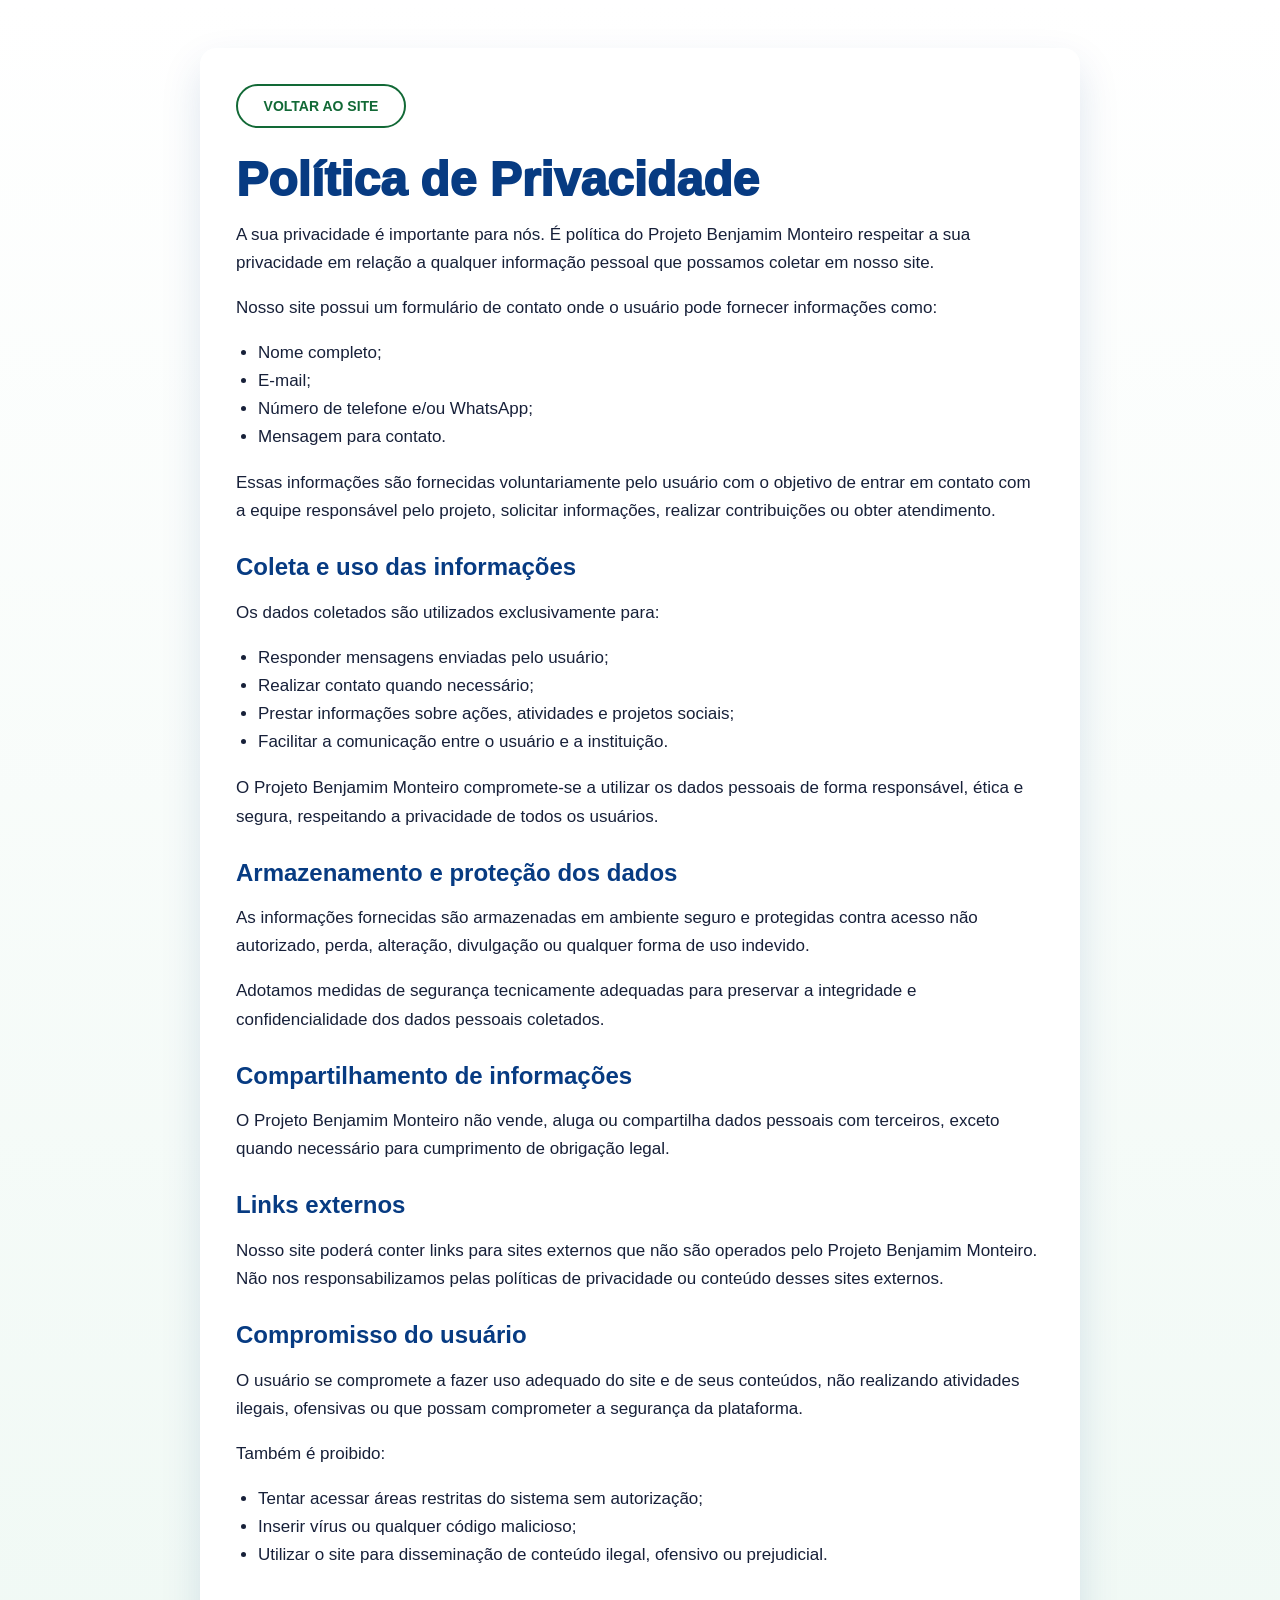
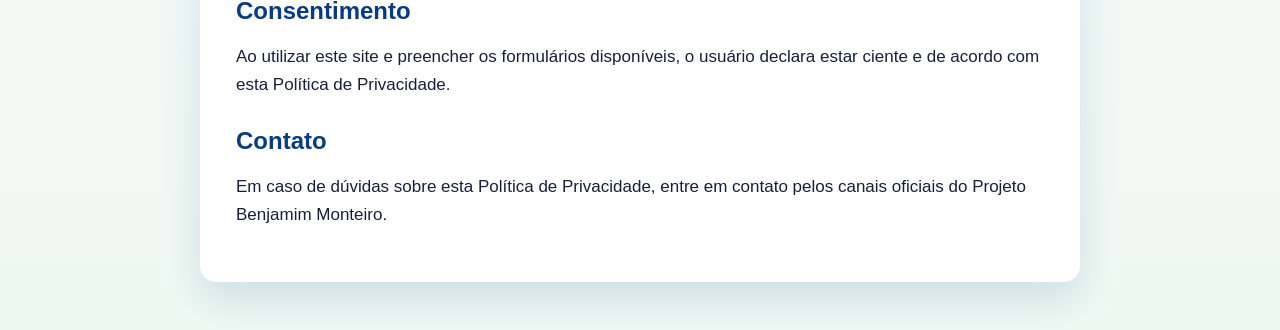
==== commit dd54c4ee: "Atualiza galeria e paginas legais" ====
--- a/politica-de-privacidade.html
+++ b/politica-de-privacidade.html
@@ -11,11 +11,54 @@
     <div class="wrap legal-content">
       <a class="btn" href="index.html">VOLTAR AO SITE</a>
       <h1>Política de Privacidade</h1>
-      <p>O Projeto Social Benjamim Monteiro da Silva respeita a privacidade de todas as pessoas que acessam este site e utiliza as informações fornecidas apenas para fins de contato, atendimento, orientação e comunicação institucional.</p>
-      <p>Os dados enviados pelo formulário, como nome, e-mail, telefone e mensagem, são utilizados exclusivamente para responder às solicitações recebidas. Essas informações não são vendidas, compartilhadas comercialmente ou utilizadas para finalidades diferentes daquelas relacionadas ao projeto social.</p>
-      <p>O site pode conter links para páginas externas, como redes sociais, WhatsApp, parceiros e plataformas de apoio. Ao acessar esses ambientes, o visitante estará sujeito às políticas de privacidade de cada serviço externo.</p>
-      <p>As imagens, vídeos e conteúdos publicados têm finalidade institucional, educativa e social, buscando divulgar as ações do projeto e fortalecer a transparência com a comunidade, parceiros, voluntários e apoiadores.</p>
-      <p>Em caso de dúvidas sobre privacidade ou solicitação relacionada ao uso de dados, o contato pode ser feito pelo e-mail contato@projetobenjamim.com.br.</p>
+
+      <p>A sua privacidade é importante para nós. É política do Projeto Benjamim Monteiro respeitar a sua privacidade em relação a qualquer informação pessoal que possamos coletar em nosso site.</p>
+
+      <p>Nosso site possui um formulário de contato onde o usuário pode fornecer informações como:</p>
+      <ul>
+        <li>Nome completo;</li>
+        <li>E-mail;</li>
+        <li>Número de telefone e/ou WhatsApp;</li>
+        <li>Mensagem para contato.</li>
+      </ul>
+
+      <p>Essas informações são fornecidas voluntariamente pelo usuário com o objetivo de entrar em contato com a equipe responsável pelo projeto, solicitar informações, realizar contribuições ou obter atendimento.</p>
+
+      <h2>Coleta e uso das informações</h2>
+      <p>Os dados coletados são utilizados exclusivamente para:</p>
+      <ul>
+        <li>Responder mensagens enviadas pelo usuário;</li>
+        <li>Realizar contato quando necessário;</li>
+        <li>Prestar informações sobre ações, atividades e projetos sociais;</li>
+        <li>Facilitar a comunicação entre o usuário e a instituição.</li>
+      </ul>
+
+      <p>O Projeto Benjamim Monteiro compromete-se a utilizar os dados pessoais de forma responsável, ética e segura, respeitando a privacidade de todos os usuários.</p>
+
+      <h2>Armazenamento e proteção dos dados</h2>
+      <p>As informações fornecidas são armazenadas em ambiente seguro e protegidas contra acesso não autorizado, perda, alteração, divulgação ou qualquer forma de uso indevido.</p>
+      <p>Adotamos medidas de segurança tecnicamente adequadas para preservar a integridade e confidencialidade dos dados pessoais coletados.</p>
+
+      <h2>Compartilhamento de informações</h2>
+      <p>O Projeto Benjamim Monteiro não vende, aluga ou compartilha dados pessoais com terceiros, exceto quando necessário para cumprimento de obrigação legal.</p>
+
+      <h2>Links externos</h2>
+      <p>Nosso site poderá conter links para sites externos que não são operados pelo Projeto Benjamim Monteiro. Não nos responsabilizamos pelas políticas de privacidade ou conteúdo desses sites externos.</p>
+
+      <h2>Compromisso do usuário</h2>
+      <p>O usuário se compromete a fazer uso adequado do site e de seus conteúdos, não realizando atividades ilegais, ofensivas ou que possam comprometer a segurança da plataforma.</p>
+      <p>Também é proibido:</p>
+      <ul>
+        <li>Tentar acessar áreas restritas do sistema sem autorização;</li>
+        <li>Inserir vírus ou qualquer código malicioso;</li>
+        <li>Utilizar o site para disseminação de conteúdo ilegal, ofensivo ou prejudicial.</li>
+      </ul>
+
+      <h2>Consentimento</h2>
+      <p>Ao utilizar este site e preencher os formulários disponíveis, o usuário declara estar ciente e de acordo com esta Política de Privacidade.</p>
+
+      <h2>Contato</h2>
+      <p>Em caso de dúvidas sobre esta Política de Privacidade, entre em contato pelos canais oficiais do Projeto Benjamim Monteiro.</p>
     </div>
   </main>
 </body>
--- a/css/styles.css
+++ b/css/styles.css
@@ -1514,6 +1514,21 @@
     }
 
     .legal-content p {
+      color: #172039;
+      font-size: 17px;
+      line-height: 1.65;
+    }
+
+    .legal-content h2 {
+      margin: 28px 0 10px;
+      color: var(--blue);
+      font-size: 24px;
+      line-height: 1.2;
+    }
+
+    .legal-content ul {
+      margin: 0 0 18px 22px;
+      padding: 0;
       color: #172039;
       font-size: 17px;
       line-height: 1.65;
